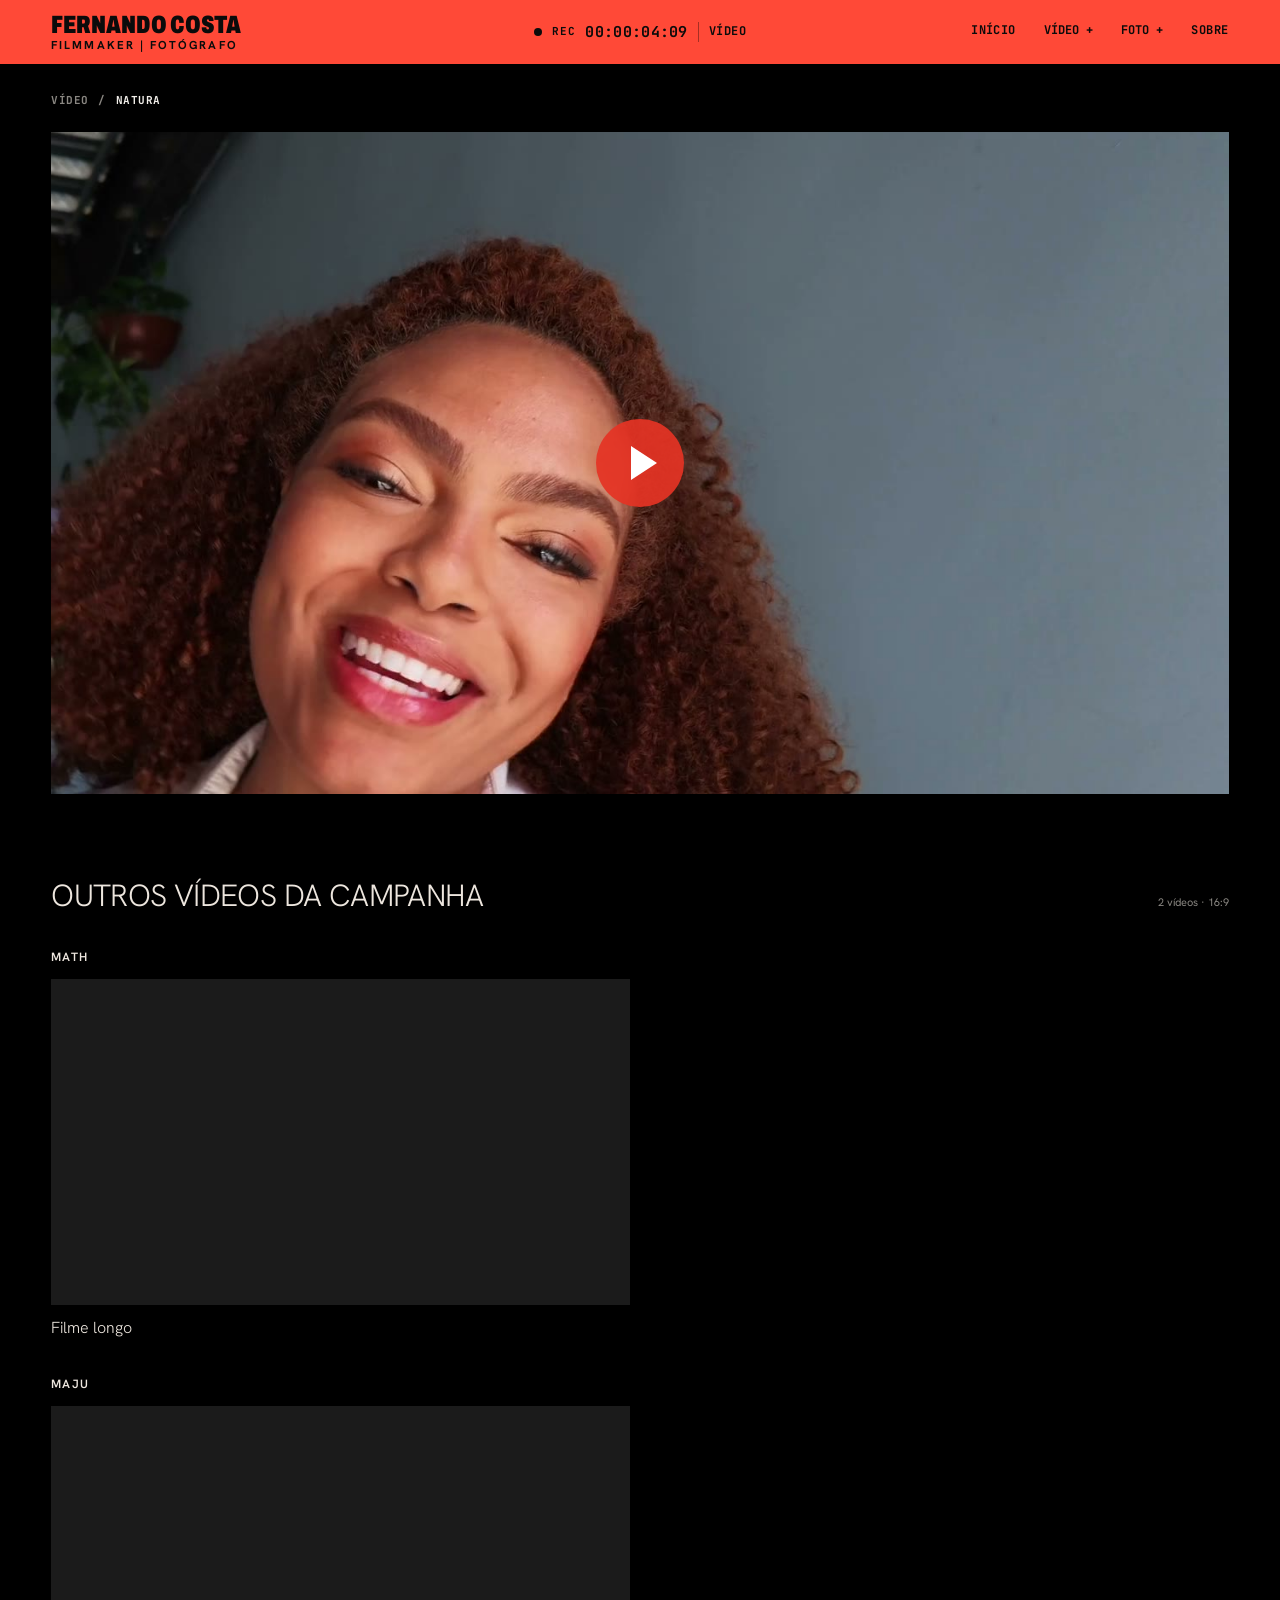
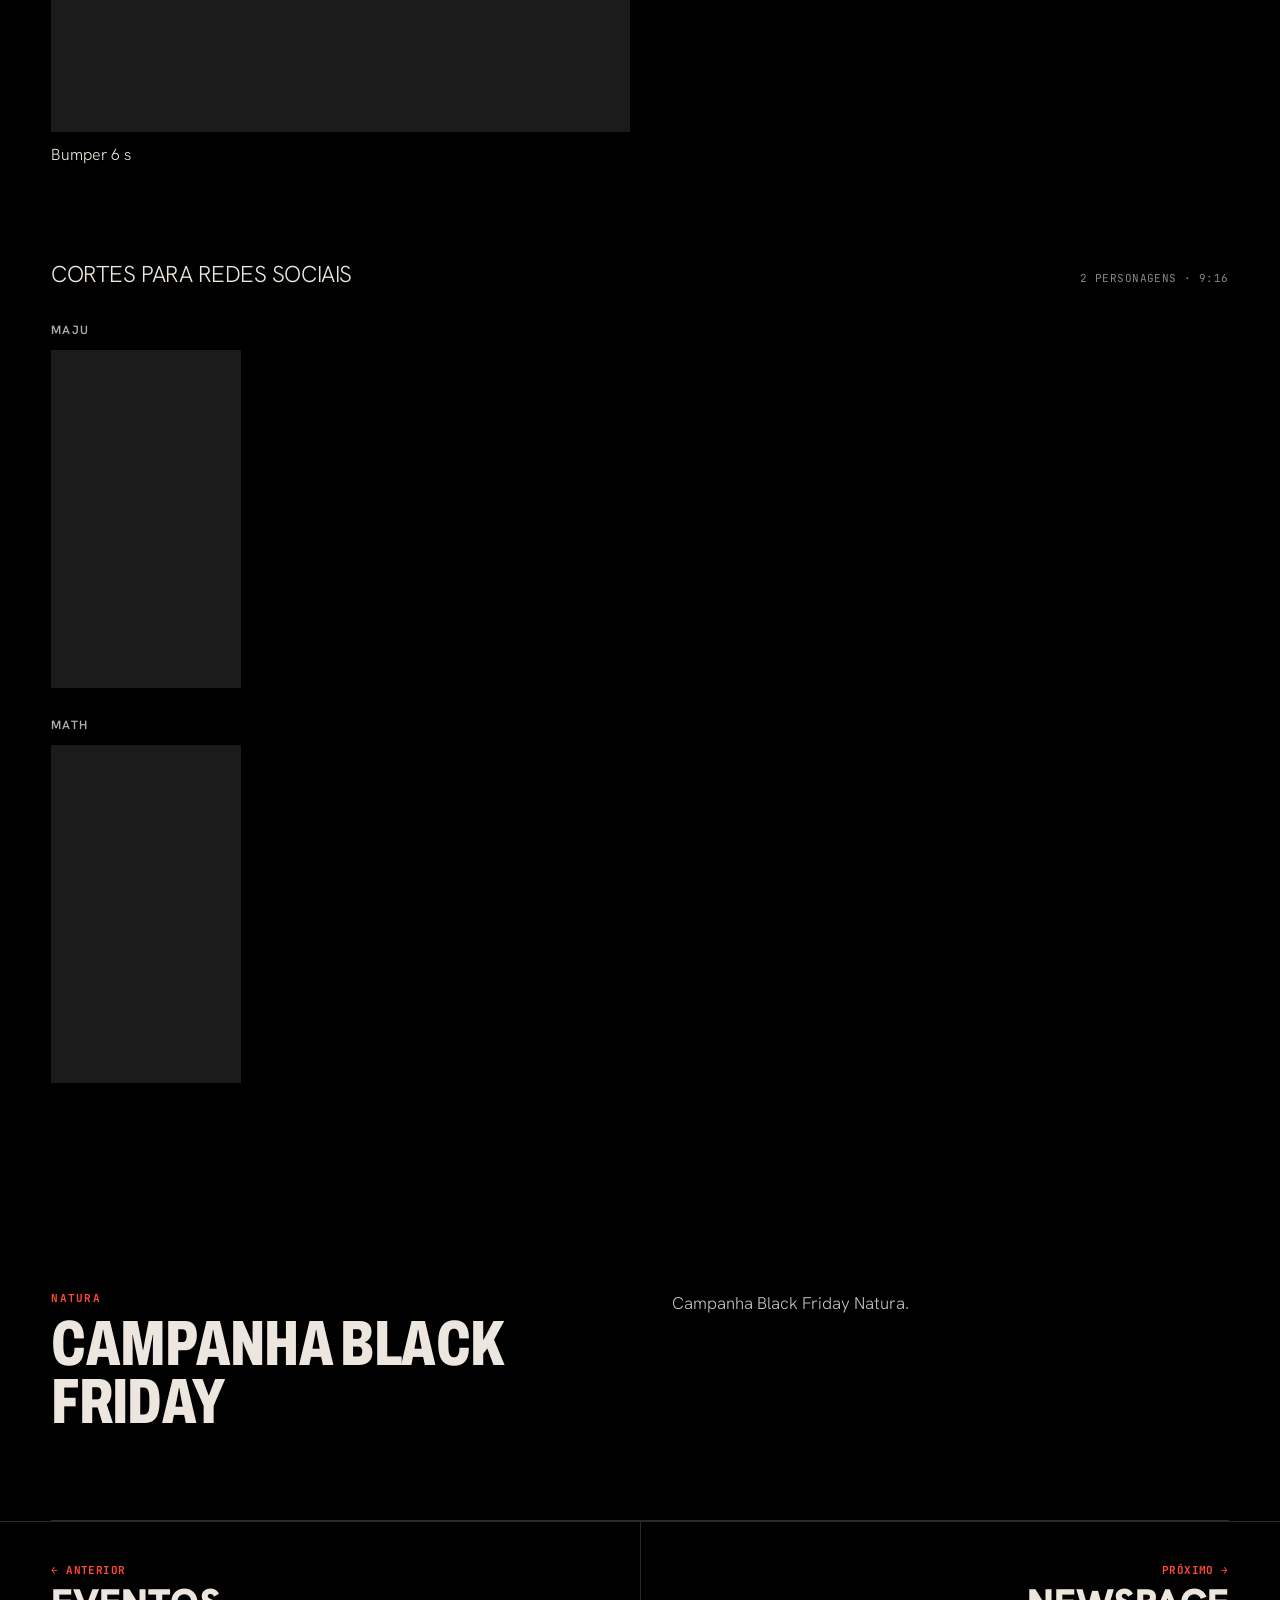
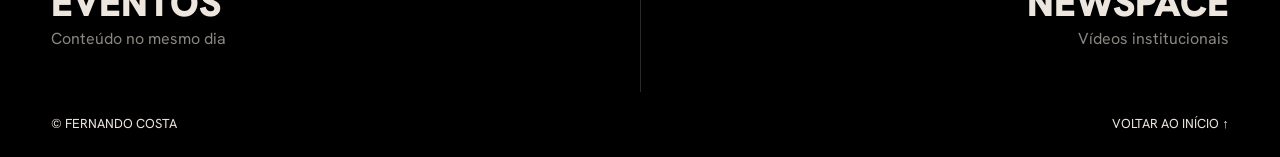
==== projeto.html @ 2fb33af7 "Site Fernando Costa - portfolio" ====
<!doctype html>
<html lang="pt-BR">
<head>
  <meta charset="utf-8">
  <meta name="viewport" content="width=device-width, initial-scale=1">
  <title>Projeto — Fernando Costa</title>
  <meta name="description" content="Projeto de Fernando Costa, filmmaker e fotógrafo.">
  <!-- compartilhamento (WhatsApp, LinkedIn, Instagram) -->
  <meta property="og:type" content="website">
  <meta property="og:locale" content="pt_BR">
  <meta property="og:site_name" content="Fernando Costa">
  <meta property="og:title" content="Fernando Costa — Filmmaker e fotógrafo">
  <meta property="og:description" content="Projeto de Fernando Costa, filmmaker e fotógrafo.">
  <meta property="og:image" content="assets/meta/compartilhar.jpg">
  <meta name="twitter:card" content="summary_large_image">
  <!-- ícone da aba -->
  <link rel="icon" type="image/png" sizes="48x48" href="assets/meta/icone-48.png">
  <link rel="apple-touch-icon" href="assets/meta/icone-180.png">
  <meta name="theme-color" content="#FF4937">
  <link rel="preconnect" href="https://fonts.googleapis.com">
  <link rel="preconnect" href="https://fonts.gstatic.com" crossorigin>
  <link href="https://fonts.googleapis.com/css2?family=Hanken+Grotesk:wght@100..700&family=Archivo:wdth,wght@62..125,300..900&family=JetBrains+Mono:wght@400;500;700&display=swap" rel="stylesheet">
  <link rel="stylesheet" href="css/style.css">
  <link rel="stylesheet" href="css/motion.css">
  <link rel="stylesheet" href="css/galeria.css">
</head>
<body data-page="projeto" class="v4 font-cond">

<div id="header"></div>

<!-- Modelo de página de projeto: o conteúdo vem do dados.js
     Endereço: projeto.html?p=amazon  (o nome depois do = é a chave do projeto) -->
<main id="projeto"></main>

<footer class="footer mono"><span>© FERNANDO COSTA</span><a href="index.html">VOLTAR AO INÍCIO ↑</a></footer>

<script src="js/dados.js"></script>
<script src="js/app.js"></script>
</body>
</html>
---- css/style.css ----
/* =========================================================
   FERNANDO COSTA — v3 · estrutura
   Visual provisório: o design final vem das referências do Pinterest.
   ========================================================= */
:root {
  --red: #FF4937;
  --black: #0B0B0B;
  --panel: #141414;
  --white: #F2EFEA;
  --grey: #8A8782;
  --bar-h: 56px;
  --pad: clamp(20px, 4vw, 64px);
  --sans: "Archivo", "Helvetica Neue", Arial, sans-serif;
  --mono: "JetBrains Mono", ui-monospace, Menlo, monospace;
  --ease: cubic-bezier(.2,.7,.1,1);
}
* { box-sizing: border-box; margin: 0; padding: 0; }
html { scroll-behavior: smooth; scroll-padding-top: var(--bar-h); }
body { font-family: var(--sans); background: var(--black); color: var(--white); line-height: 1.6; -webkit-font-smoothing: antialiased; overflow-x: clip; }
a { color: inherit; text-decoration: none; }
button { font: inherit; color: inherit; background: none; border: 0; cursor: pointer; }
ul { list-style: none; }
.mono { font-family: var(--mono); letter-spacing: .04em; }
.kicker { display: block; font-size: 11px; font-weight: 700; color: var(--red); letter-spacing: .12em; margin-bottom: 8px; }

/* ---------- TARJA ---------- */
.bar {
  position: fixed; inset: 0 0 auto 0; z-index: 80; height: var(--bar-h);
  display: grid; grid-template-columns: 1fr auto 1fr; align-items: center;
  padding: 0 var(--pad); background: var(--red); color: var(--black);
}
.bar__brand { font-weight: 900; font-stretch: 118%; font-size: 16px; line-height: 1; display: flex; flex-direction: column; gap: 3px; }
.bar__brand span { font-size: 10px; font-weight: 500; letter-spacing: .16em; }
.bar__now { display: flex; align-items: center; gap: 8px; font-size: 12px; font-weight: 700; }
.bar__now b { width: 8px; height: 8px; border-radius: 50%; background: var(--black); animation: blink 1s steps(1) infinite; }
@keyframes blink { 50% { opacity: 0; } }
.bar__nav { justify-self: end; display: flex; align-items: center; gap: clamp(12px, 2.2vw, 32px); font-size: 12px; font-weight: 700; }
.bar__nav a, .bar__nav button { padding: 6px 0; border-bottom: 2px solid transparent; transition: border-color .25s; }
.bar__nav a:hover, .bar__nav button:hover, .bar__nav button[aria-expanded="true"] { border-color: var(--black); }
.bar__nav button i { font-style: normal; display: inline-block; transition: transform .3s var(--ease); }
.bar__nav button[aria-expanded="true"] i { transform: rotate(45deg); }

/* ---------- MENU EM LISTA ---------- */
.menu {
  position: fixed; left: 0; right: 0; top: var(--bar-h); z-index: 79;
  background: var(--black); border-bottom: 1px solid #2a2a2a;
  max-height: calc(100vh - var(--bar-h)); overflow-y: auto;
  animation: drop .45s var(--ease);
}
.menu[hidden] { display: none; }
@keyframes drop { from { clip-path: inset(0 0 100% 0); } to { clip-path: inset(0 0 0 0); } }
.menu__inner { padding: 36px var(--pad) 48px; }
.menu__title { display: flex; align-items: baseline; gap: 18px; font-weight: 900; font-stretch: 125%; font-size: clamp(40px, 5vw, 80px); line-height: .9; margin-bottom: 32px; }
.menu__title span { font-size: 11px; font-weight: 700; color: var(--red); }
.menu__cols { display: grid; grid-template-columns: repeat(auto-fit, minmax(220px, 1fr)); gap: 28px 40px; }
.menu__group { display: block; font-size: 11px; font-weight: 700; color: var(--red); padding-bottom: 10px; border-bottom: 1px solid #2a2a2a; margin-bottom: 6px; }
.menu__group--blank { color: var(--grey); }
.menu li a { display: grid; grid-template-columns: 28px 1fr; column-gap: 8px; padding: 9px 0; border-bottom: 1px solid #1f1f1f; transition: color .2s, padding .3s var(--ease); }
.menu li a span { grid-row: span 2; font-size: 10px; color: var(--grey); padding-top: 3px; }
.menu li a strong { font-weight: 800; font-stretch: 110%; font-size: 15px; line-height: 1.2; }
.menu li a em { font-style: normal; font-size: 13px; color: var(--grey); }
.menu li a:hover { color: var(--red); padding-left: 8px; }
.menu-backdrop { position: fixed; inset: 0; z-index: 70; background: rgba(0,0,0,.55); }
.menu-backdrop[hidden] { display: none; }

/* ---------- HERO ---------- */
.hero { position: relative; height: 100vh; min-height: 560px; display: flex; align-items: flex-end; padding: 0 var(--pad) clamp(40px, 8vh, 90px); overflow: hidden; background: #000; }
.hero__screen, .hero__video { position: absolute; inset: var(--bar-h) 0 0 0; width: 100%; height: calc(100% - var(--bar-h)); border: 0; }
.hero__screen { display: flex; align-items: center; justify-content: center; background: #101010; color: rgba(255,255,255,.3); font-size: 13px; }
.hero__content { position: relative; z-index: 2; }
.hero__title { font-weight: 900; font-stretch: 125%; line-height: .84; letter-spacing: -.025em; font-size: clamp(56px, 11vw, 190px); }
.line { display: block; overflow: hidden; }
.line span { display: block; transform: translateY(105%); animation: rise 1.1s var(--ease) forwards; }
.line:nth-child(2) span { animation-delay: .12s; }
@keyframes rise { to { transform: none; } }
.hero__sub { margin-top: 16px; color: var(--red); font-size: 13px; font-weight: 700; letter-spacing: .2em; }
.hero__hint { position: absolute; right: var(--pad); bottom: clamp(40px, 8vh, 90px); z-index: 2; font-size: 11px; color: var(--grey); letter-spacing: .16em; }

/* ---------- ROLO: SEÇÕES E GRUPOS ---------- */
.sec { padding: clamp(90px, 12vw, 160px) var(--pad); }
.sec--foto { background: var(--white); color: var(--black); }
.sec__head { display: flex; gap: 22px; align-items: flex-start; padding-bottom: 24px; border-bottom: 1px solid currentColor; margin-bottom: clamp(56px, 7vw, 100px); }
.sec__head span { font-size: 13px; font-weight: 700; color: var(--red); padding-top: 1em; }
.sec__head h2 { font-weight: 900; font-stretch: 125%; font-size: clamp(52px, 10vw, 170px); line-height: .84; letter-spacing: -.025em; }
.group + .group { margin-top: clamp(80px, 10vw, 140px); }
.group__head { display: flex; gap: 18px; align-items: baseline; margin-bottom: 28px; }
.group__head span { font-size: 12px; font-weight: 700; color: var(--red); }
.group__head h3 { font-weight: 800; font-stretch: 112%; font-size: clamp(26px, 3vw, 44px); line-height: 1; }

.cards { display: grid; gap: 40px 24px; }
.cards--big { grid-template-columns: repeat(3, 1fr); }
.cards--mid { grid-template-columns: repeat(3, 1fr); }
.cards--small { grid-template-columns: repeat(4, 1fr); }
.cards--photo { grid-template-columns: repeat(3, 1fr); }
.card { display: block; }
.card__media { position: relative; aspect-ratio: 16/9; background: #1b1b1b; margin-bottom: 16px; display: flex; align-items: flex-end; padding: 10px 12px; overflow: hidden; }
.card__media > span { font-size: 10px; color: rgba(255,255,255,.3); }
.cards--big .card__media { aspect-ratio: 4/5; }
.cards--photo .card__media { aspect-ratio: 3/4; background: #d4d0c9; }
.cards--photo .card__media > span { color: rgba(0,0,0,.35); }
.card__media::after { content: ""; position: absolute; inset: 0; border: 1px solid transparent; transition: border-color .3s, inset .4s var(--ease); }
.card:hover .card__media::after { border-color: var(--red); inset: 10px; }
.card__play { position: absolute; left: 50%; top: 50%; width: 52px; height: 52px; margin: -26px 0 0 -26px; border-radius: 50%; background: var(--red); transition: transform .35s var(--ease); }
.card__play::after { content: ""; position: absolute; left: 21px; top: 17px; border-left: 14px solid var(--black); border-top: 9px solid transparent; border-bottom: 9px solid transparent; }
.card:hover .card__play { transform: scale(1.15); }
.card h4 { font-weight: 800; font-stretch: 110%; font-size: clamp(17px, 1.5vw, 22px); line-height: 1.1; margin-bottom: 6px; }
.cards--big h4 { font-size: clamp(20px, 1.9vw, 28px); }
.card p { font-size: 14px; color: var(--grey); }

/* ---------- SOBRE ---------- */
.about { display: grid; grid-template-columns: 1fr 1.2fr; gap: clamp(32px, 5vw, 96px); align-items: center; padding: clamp(90px, 12vw, 160px) var(--pad); background: var(--red); color: var(--black); }
.ph--about { aspect-ratio: 4/5; background: rgba(0,0,0,.14); display: flex; align-items: flex-end; padding: 14px; font-size: 11px; color: rgba(0,0,0,.5); }
.about__meta { display: block; font-size: 12px; font-weight: 700; margin-bottom: 22px; }
.about h2 { font-weight: 900; font-stretch: 118%; font-size: clamp(32px, 4vw, 62px); line-height: .95; margin-bottom: 28px; }
.about p { max-width: 560px; margin-bottom: 14px; }
.contact { margin-top: 44px; }
.contact__big { display: inline-block; font-weight: 900; font-stretch: 118%; font-size: clamp(28px, 3.4vw, 52px); line-height: 1; border-bottom: 3px solid; margin-bottom: 20px; }
.contact__links { display: flex; flex-wrap: wrap; gap: 24px; font-size: 12px; font-weight: 700; }
.footer { display: flex; justify-content: space-between; padding: 22px var(--pad); font-size: 11px; font-weight: 700; }
.footer a:hover { color: var(--red); }

/* ---------- PÁGINA DE PROJETO ---------- */
body[data-page="projeto"] main { padding: calc(var(--bar-h) + 28px) var(--pad) 0; }
.crumbs { display: flex; flex-wrap: wrap; gap: 10px; font-size: 11px; font-weight: 700; color: var(--grey); margin-bottom: 22px; }
.crumbs a:hover { color: var(--red); }
.crumbs strong { color: var(--white); }
.player, .vertical { position: relative; background: #1b1b1b; overflow: hidden; }
.player { aspect-ratio: 16/9; }
.vertical { aspect-ratio: 9/16; }
.player iframe, .vertical iframe { position: absolute; inset: 0; width: 100%; height: 100%; border: 0; }
.is-empty { display: flex; align-items: center; justify-content: center; }
.is-empty span { font-size: 11px; color: rgba(255,255,255,.3); }
.info { display: grid; grid-template-columns: 1fr 1fr; gap: clamp(28px, 5vw, 90px); padding: clamp(56px, 7vw, 100px) 0; border-bottom: 1px solid #2a2a2a; }
.info h1 { font-weight: 900; font-stretch: 118%; font-size: clamp(34px, 4.4vw, 72px); line-height: .95; }
.info__text p { color: #c4c0ba; font-size: 17px; max-width: 620px; }
.roles { display: flex; flex-wrap: wrap; gap: 8px; margin-top: 24px; font-size: 11px; font-weight: 700; }
.roles li { border: 1px solid #3a3a3a; padding: 5px 10px; }
.process { display: grid; grid-template-columns: 1fr 1fr; gap: clamp(28px, 5vw, 90px); padding: clamp(56px, 7vw, 100px) 0; border-bottom: 1px solid #2a2a2a; }
.process__block > span { display: block; font-size: 11px; font-weight: 700; color: var(--red); margin-bottom: 10px; }
.process__block h3 { font-weight: 800; font-stretch: 112%; font-size: clamp(22px, 2.4vw, 36px); line-height: 1; margin-bottom: 16px; }
.process__block p { color: #c4c0ba; font-size: 16px; max-width: 560px; }
.tools { grid-column: 1 / -1; display: flex; flex-wrap: wrap; align-items: center; gap: 18px; padding-top: 28px; border-top: 1px dashed #3a3a3a; }
.tools__label { font-size: 11px; font-weight: 700; color: var(--grey); }
.tools ul { display: flex; flex-wrap: wrap; gap: 10px; }
.tools li { font-weight: 800; font-stretch: 110%; font-size: clamp(16px, 1.6vw, 22px); padding: 8px 16px; border: 1px solid var(--red); color: var(--white); }
.socials { padding: clamp(56px, 7vw, 100px) 0; }
.socials__head { display: flex; justify-content: space-between; align-items: baseline; margin-bottom: 28px; }
.socials__head h3 { font-weight: 800; font-stretch: 112%; font-size: clamp(22px, 2.4vw, 36px); }
.socials__head span { font-size: 11px; color: var(--grey); }
.socials__grid { display: grid; grid-template-columns: repeat(auto-fill, minmax(200px, 1fr)); gap: 16px; }
.gallery { display: grid; grid-template-columns: repeat(3, 1fr); gap: 14px; padding: clamp(56px, 7vw, 100px) 0; align-items: start; }
.ph { aspect-ratio: 4/3; background: #1f1f1f; display: flex; align-items: flex-end; padding: 10px 12px; }
.ph--tall { aspect-ratio: 3/4; }
.gallery .ph span { font-size: 10px; color: rgba(255,255,255,.3); }
.pager { display: grid; grid-template-columns: 1fr 1fr; border-top: 1px solid #2a2a2a; margin: 0 calc(var(--pad) * -1); }
.pager a { display: flex; flex-direction: column; gap: 4px; padding: 40px var(--pad); transition: background .3s, color .3s; }
.pager__next { text-align: right; border-left: 1px solid #2a2a2a; }
.pager a:hover { background: var(--red); color: var(--black); }
.pager span { font-size: 11px; font-weight: 700; color: var(--red); }
.pager a:hover span, .pager a:hover em { color: var(--black); }
.pager strong { font-weight: 900; font-stretch: 118%; font-size: clamp(24px, 3vw, 44px); line-height: 1; }
.pager em { font-style: normal; color: var(--grey); }
.notfound { padding: 120px 0; text-align: center; }

/* ---------- REVEAL ---------- */
.reveal { opacity: 0; transform: translateY(32px); transition: opacity .85s var(--ease), transform .85s var(--ease); }
.reveal.is-in { opacity: 1; transform: none; }
@media (prefers-reduced-motion: reduce) { .reveal, .line span { opacity: 1; transform: none; animation: none; transition: none; } html { scroll-behavior: auto; } }

/* ---------- RESPONSIVO (base) ---------- */
@media (max-width: 1024px) {
  .bar { grid-template-columns: 1fr auto; } .bar__now { display: none; }
  .cards--small { grid-template-columns: repeat(2, 1fr); }
}
@media (max-width: 720px) {
  .bar__brand span { display: none; }
  .cards--big, .cards--mid, .cards--photo, .about, .info, .gallery, .process { grid-template-columns: 1fr; }
  .pager { grid-template-columns: 1fr; } .pager__next { border-left: 0; border-top: 1px solid #2a2a2a; }
}
---- css/motion.css ----
/* =========================================================
   v4 · MOTION — partículas, palavras no scroll, mosaico, reels
   Paleta: preto, brasa (#FF4937), brasa funda, gelo, osso
   ========================================================= */
.v4 {
  --ink: #000;
  --ember: #FF4937;
  --ember-deep: #7A1408;
  --ice: #3D5BFF;
  --bone: #EDE6DE;
  --ash: #8C837B;
  --display: "Hanken Grotesk", "Helvetica Neue", Arial, sans-serif;
  background: var(--ink); color: var(--bone);
  font-family: var(--display);
}
.sr-only { position: absolute; width: 1px; height: 1px; overflow: hidden; clip: rect(0 0 0 0); white-space: nowrap; }
:focus-visible { outline: 2px solid var(--ember); outline-offset: 3px; }

/* granulado de filme sobre o site inteiro */
/* a textura (--grain) é gerada uma vez pelo motion.js; só a posição muda */
.grain {
  position: fixed; inset: 0; z-index: 90; pointer-events: none; opacity: .11;
  background-image: var(--grain); background-size: 180px 180px;
  animation: grain .8s steps(5) infinite;
}
@keyframes grain { 0%{background-position:0 0} 20%{background-position:-43px 61px} 40%{background-position:77px -29px} 60%{background-position:-91px -73px} 80%{background-position:37px 101px} 100%{background-position:0 0} }

/* ---------- 1. PARTÍCULAS ---------- */
.dust { position: relative; height: 100vh; min-height: 620px; overflow: hidden; background: var(--ink); }
.dust__reel { position: absolute; inset: var(--bar-h) 0 0 0; width: 100%; height: calc(100% - var(--bar-h)); border: 0;
  display: flex; align-items: center; justify-content: center; color: rgba(237,230,222,.25); font-size: 14px;
  background: radial-gradient(60% 70% at 50% 60%, #1a0703 0%, #000 70%); opacity: 0; }
.dust__canvas { position: absolute; inset: 0; width: 100%; height: 100%; }
.dust__line { position: absolute; left: var(--pad); bottom: clamp(32px, 7vh, 72px); max-width: 30ch; font-size: clamp(16px, 1.3vw, 20px); font-weight: 300; line-height: 1.4; color: var(--bone); }
.dust__hint { position: absolute; right: var(--pad); bottom: clamp(32px, 7vh, 72px); font-size: 13px; color: var(--ash); }

/* ---------- 2. PALAVRAS ---------- */
.words { position: relative; height: 420vh; }
.words__stage { position: sticky; top: 0; height: 100vh; overflow: hidden; display: grid; place-items: center; }
.words__glow { position: absolute; inset: 0; background: radial-gradient(var(--r, 30%) var(--r, 30%) at 50% 110%, var(--ember) 0%, var(--ember-deep) 40%, transparent 75%); opacity: .9; }
.words__list { position: relative; width: 100%; height: 1.2em; font-size: clamp(64px, 13vw, 230px); }
.words__list li {
  position: absolute; inset: 0; text-align: center; font-weight: 200; letter-spacing: -.045em; line-height: 1;
  white-space: nowrap; will-change: transform, filter, opacity; color: var(--bone);
}
.words__note { position: absolute; left: 50%; bottom: 14vh; transform: translateX(-50%); width: min(420px, 80vw); text-align: center; font-size: 16px; font-weight: 300; line-height: 1.5; color: var(--bone); transition: opacity .4s; }

/* ---------- 3. MOSAICO ---------- */
.mosaic { padding: clamp(100px, 13vw, 180px) var(--pad); }
.mosaic__head { display: grid; grid-template-columns: 1fr minmax(0, 36ch); align-items: end; gap: 32px; margin-bottom: 48px; }
.mosaic__head h2 { font-weight: 200; font-size: clamp(72px, 12vw, 210px); letter-spacing: -.05em; line-height: .85; }
.mosaic__head p { font-size: 16px; font-weight: 300; color: var(--ash); line-height: 1.5; }
.mosaic__grid { display: grid; grid-template-columns: repeat(6, 1fr); grid-auto-rows: clamp(120px, 12vw, 190px); gap: 6px; }
.tile { position: relative; overflow: hidden; background: #0d0d0d; isolation: isolate; }
.tile--w2 { grid-column: span 2; } .tile--w3 { grid-column: span 3; } .tile--w4 { grid-column: span 4; }
.tile--h2 { grid-row: span 2; }
/* "imagem" provisória: brilho térmico que respira, até entrar o vídeo real */
.tile__heat {
  position: absolute; inset: -20%; transform: scale(1.05);
  background:
    radial-gradient(35% 45% at var(--x1) var(--y1), var(--c1), transparent 70%),
    radial-gradient(30% 40% at var(--x2) var(--y2), var(--c2), transparent 70%),
    #050505;
  opacity: .55;
  animation: breathe 9s ease-in-out infinite alternate; animation-delay: var(--d);
  transition: opacity .6s var(--ease);
}
@keyframes breathe { to { transform: scale(1.18) translate(3%, -4%); } }
/* hover: o brilho acende e "entra em foco" (sem filtro de blur, que pesa) */
.tile:hover .tile__heat, .tile:focus-visible .tile__heat { opacity: 1; }
.tile::after { content: ""; position: absolute; inset: 0; z-index: 1; box-shadow: inset 0 0 0 0 var(--ember); transition: box-shadow .4s var(--ease); }
.tile:hover::after, .tile:focus-visible::after { box-shadow: inset 0 0 0 2px var(--ember); }
.tile__name { position: absolute; left: 14px; bottom: 12px; z-index: 2; font-size: clamp(15px, 1.3vw, 19px); font-weight: 500; line-height: 1.15; }
.tile__name small { display: block; font-size: 13px; font-weight: 300; color: rgba(237,230,222,.7); }
.tile__tag { position: absolute; right: 12px; top: 12px; z-index: 2; font-size: 12px; font-weight: 500; padding: 3px 9px; border-radius: 99px; background: var(--ember); color: #000; }
.mosaic--foto { background: var(--bone); color: #111; }
.mosaic--foto .mosaic__head p { color: #6b625a; }
.mosaic--foto .tile { background: #d9d1c8; }
.mosaic--foto .tile__heat { background:
    radial-gradient(35% 45% at var(--x1) var(--y1), var(--c1), transparent 70%),
    radial-gradient(30% 40% at var(--x2) var(--y2), var(--c2), transparent 70%), #cfc6bc; }
.mosaic--foto .tile__name { color: #111; } .mosaic--foto .tile__name small { color: #4a433d; }

/* ---------- 4. REELS ---------- */
.reels { position: relative; height: 320vh; }
.reels__stage { position: sticky; top: 0; height: 100vh; overflow: hidden; display: flex; flex-direction: column; justify-content: center; gap: 36px; }
.reels__stage h2 { padding: 0 var(--pad); font-weight: 200; font-size: clamp(48px, 7vw, 120px); letter-spacing: -.045em; line-height: .9; }
.reels__track { display: flex; gap: 14px; padding: 0 var(--pad); will-change: transform; }
.reel { flex: 0 0 auto; width: clamp(170px, 15vw, 240px); aspect-ratio: 9/16; position: relative; overflow: hidden; border-radius: 14px; background: #111; }
.reel .tile__heat { opacity: .8; animation: none; }
.reel span { position: absolute; left: 12px; bottom: 10px; z-index: 2; font-size: 14px; font-weight: 500; }
.reel:nth-child(odd) { transform: translateY(28px); }

/* ---------- 6. SOBRE ---------- */
.bio { display: grid; grid-template-columns: 1fr 1.2fr; gap: clamp(32px, 6vw, 110px); align-items: end; padding: clamp(100px, 13vw, 180px) var(--pad); background: var(--ember); color: #160402; }
.bio__photo { aspect-ratio: 4/5; background: rgba(0,0,0,.15); display: flex; align-items: flex-end; padding: 14px; font-size: 13px; }
.bio h2 { font-weight: 300; font-size: clamp(34px, 4.2vw, 68px); letter-spacing: -.035em; line-height: 1; margin-bottom: 28px; }
.bio p { font-size: 17px; line-height: 1.55; max-width: 56ch; }
.bio__mail { display: inline-block; margin: 40px 0 18px; font-size: clamp(22px, 2.4vw, 36px); font-weight: 500; letter-spacing: -.02em; border-bottom: 2px solid; }
.bio__links { display: flex; flex-wrap: wrap; gap: 22px; font-size: 15px; }
.v4 .footer { font-family: var(--display); font-weight: 400; font-size: 13px; letter-spacing: 0; }

/* ---------- ACESSIBILIDADE / MOBILE ---------- */
@media (prefers-reduced-motion: reduce) {
  .grain, .tile__heat { animation: none; }
  .words, .reels { height: auto; }
  .words__stage, .reels__stage { position: static; height: auto; padding: 100px 0; }
  .words__list { height: auto; font-size: clamp(48px, 9vw, 120px); }
  .words__list li { position: static; }
  .reels__track { overflow-x: auto; }
}
@media (max-width: 720px) {
  .mosaic__head { grid-template-columns: 1fr; }
  .mosaic__grid { grid-template-columns: repeat(2, 1fr); }
  .tile--w2, .tile--w3, .tile--w4 { grid-column: span 2; }
  .bio { grid-template-columns: 1fr; }
  .dust__hint { display: none; }
}

/* =========================================================
   v4.1 — nome fatiado, cursor visor, projetos em retângulos
   ========================================================= */
/* fileiras do nome ao fundo do hero */
.dust__rows { position: absolute; inset: var(--bar-h) 0 0 0; display: flex; flex-direction: column; justify-content: space-between; overflow: hidden; pointer-events: none; }
.dust__rows div { display: flex; white-space: nowrap; font-family: "Archivo", sans-serif; font-weight: 900; font-stretch: 62%; font-size: clamp(36px, 6vw, 84px); line-height: 1; color: #1c0a06; animation: rowL 60s linear infinite; }
.dust__rows div:nth-child(even) { animation-name: rowR; }
.dust__rows span { padding-right: .3em; }
@keyframes rowL { to { transform: translateX(-50%); } }
@keyframes rowR { from { transform: translateX(-50%); } to { transform: translateX(0); } }

/* cursor visor */
.has-cursor, .has-cursor a, .has-cursor button { cursor: none; }
.cursor { position: fixed; left: 0; top: 0; z-index: 200; pointer-events: none; width: 34px; height: 34px; margin: -17px 0 0 -17px; mix-blend-mode: difference; transition: width .3s var(--ease), height .3s var(--ease), margin .3s var(--ease); }
.cursor i { position: absolute; width: 9px; height: 9px; border: 1.5px solid #fff; }
.cursor i:nth-child(1) { top: 0; left: 0; border-right: 0; border-bottom: 0; }
.cursor i:nth-child(2) { top: 0; right: 0; border-left: 0; border-bottom: 0; }
.cursor i:nth-child(3) { bottom: 0; left: 0; border-right: 0; border-top: 0; }
.cursor i:nth-child(4) { bottom: 0; right: 0; border-left: 0; border-top: 0; }
.cursor span { position: absolute; left: 50%; top: 50%; transform: translate(-50%,-50%) scale(.6); font: 500 13px var(--display); color: #fff; opacity: 0; transition: opacity .25s, transform .3s var(--ease); }
.cursor.is-play { width: 96px; height: 64px; margin: -32px 0 0 -48px; }
.cursor.is-play span { opacity: 1; transform: translate(-50%,-50%) scale(1); }

/* projetos: retângulos grandes 16:9, o primeiro cobre a largura toda */
.v4 .mosaic__grid { grid-template-columns: repeat(2, 1fr); grid-auto-rows: auto; gap: 14px; }
.v4 .tile { aspect-ratio: 16/9; }
.v4 .tile--hero { grid-column: 1 / -1; aspect-ratio: 21/9; }
.tile__img { position: absolute; inset: 0; width: 100%; height: 100%; object-fit: cover; transition: transform 1s var(--ease); }
.tile:hover .tile__img { transform: scale(1.04); }
.v4 .tile__name { left: 22px; bottom: 20px; font-size: clamp(20px, 2vw, 32px); font-weight: 500; letter-spacing: -.02em; }
.v4 .tile__name small { font-size: clamp(14px, 1.1vw, 17px); margin-top: 4px; }
.v4 .tile--hero .tile__name { font-size: clamp(32px, 4vw, 64px); left: 28px; bottom: 26px; }
.v4 .tile__tag { right: 18px; top: 18px; font-size: 13px; padding: 5px 12px; }
@media (max-width: 720px) { .v4 .mosaic__grid { grid-template-columns: 1fr; } .v4 .tile--hero { aspect-ratio: 16/9; } }


/* seletor de exemplos da abertura (só para teste) */
.hero-switch { position: absolute; left: 50%; bottom: clamp(28px, 6vh, 64px); transform: translateX(-50%); z-index: 5; display: flex; gap: 4px; padding: 4px; border-radius: 99px; background: rgba(237,230,222,.08); backdrop-filter: blur(6px); }
.hero-switch button { font: 500 13px var(--display); color: var(--bone); padding: 7px 14px; border-radius: 99px; opacity: .65; transition: background .25s, opacity .25s, color .25s; }
.hero-switch button:hover { opacity: 1; }
.hero-switch button[aria-pressed="true"] { background: var(--ember); color: #160402; opacity: 1; }
@media (max-width: 720px) { .hero-switch { bottom: 110px; } }

/* =========================================================
   Capas: apresentação (filmmaker | fotógrafo), Vídeo e Foto
   ========================================================= */
.split { position: relative; display: grid; grid-template-columns: 1fr 1fr; min-height: 100vh; background: var(--ink); }
.split__intro { position: absolute; z-index: 3; top: calc(var(--bar-h) + 32px); left: 50%; transform: translateX(-50%); width: min(560px, 86vw); text-align: center; font-size: 17px; font-weight: 300; line-height: 1.5; color: var(--bone); }
.split__side { position: relative; overflow: hidden; display: flex; flex-direction: column; justify-content: flex-end; padding: clamp(28px, 4vw, 64px); isolation: isolate; }
.split__side + .split__side { border-left: 1px solid rgba(237,230,222,.12); }
.split__side strong { position: relative; z-index: 2; font-weight: 200; font-size: clamp(56px, 8vw, 140px); letter-spacing: -.05em; line-height: .9; transition: transform .6s var(--ease); }
.split__side em { position: relative; z-index: 2; font-style: normal; font-size: 15px; margin-top: 12px; color: var(--ember); }
.split__side:hover strong { transform: translateX(10px); }
/* colagem: fotos sobrepostas que se abrem no hover */
.split__stack { position: absolute; inset: 0; z-index: 0; }
.split__stack::after { content: ""; position: absolute; inset: 0; background: linear-gradient(to top, #000 8%, rgba(0,0,0,.55) 45%, rgba(0,0,0,.35)); }
.split__stack img { position: absolute; width: 46%; aspect-ratio: 4/5; object-fit: cover; box-shadow: 0 20px 50px rgba(0,0,0,.5); transition: transform .9s var(--ease), filter .6s; filter: grayscale(.35) brightness(.8); }
.split__stack img:nth-child(1) { left: 6%;  top: 18%; transform: rotate(-6deg); }
.split__stack img:nth-child(2) { left: 30%; top: 12%; transform: rotate(3deg); }
.split__stack img:nth-child(3) { left: 50%; top: 24%; transform: rotate(-2deg); }
.split__stack img:nth-child(4) { left: 20%; top: 36%; transform: rotate(5deg); width: 40%; }
.split__side:hover .split__stack img { filter: none; }
.split__side:hover .split__stack img:nth-child(1) { transform: rotate(-10deg) translate(-8%, -4%); }
.split__side:hover .split__stack img:nth-child(2) { transform: rotate(6deg) translate(4%, -8%); }
.split__side:hover .split__stack img:nth-child(3) { transform: rotate(-4deg) translate(10%, 2%); }
.split__side:hover .split__stack img:nth-child(4) { transform: rotate(9deg) translate(-4%, 8%); }

/* capa de seção em tela cheia (encaixa por cima do espaçamento da seção) */
.cover { position: relative; isolation: isolate; height: 100vh; min-height: 600px; overflow: hidden; color: var(--bone);
  margin: calc(clamp(100px, 13vw, 180px) * -1) calc(var(--pad) * -1) clamp(60px, 8vw, 110px);
  display: grid; grid-template-columns: 1fr minmax(220px, 300px); align-items: end; gap: 32px; padding: clamp(28px, 4vw, 64px); }
.cover__img { position: absolute; inset: 0; width: 100%; height: 100%; object-fit: cover; z-index: -1; transform: scale(1.04); }
.cover::before { content: ""; position: absolute; inset: 0; z-index: -1; background: linear-gradient(to top, rgba(0,0,0,.85), rgba(0,0,0,.15) 55%, rgba(0,0,0,.35)); }
.cover__body h2 { font-weight: 200; font-size: clamp(80px, 14vw, 240px); letter-spacing: -.055em; line-height: .82; }
.cover__body p { margin-top: 18px; max-width: 42ch; font-size: 17px; font-weight: 300; line-height: 1.5; }
.cover__index { align-self: end; background: rgba(0,0,0,.45); backdrop-filter: blur(8px); padding: 18px 20px; border-radius: 10px; }
.cover__index > span { display: block; font-size: 13px; color: var(--ash); margin-bottom: 8px; }
.cover__index ol { list-style: none; counter-reset: i; }
.cover__index li a { display: flex; justify-content: space-between; gap: 12px; padding: 6px 0; border-top: 1px solid rgba(237,230,222,.12); font-size: 15px; font-weight: 500; transition: color .25s, padding .3s var(--ease); }
.cover__index li a small { font-size: 12px; font-weight: 300; color: var(--ash); text-align: right; }
.cover__index li a:hover { color: var(--ember); padding-left: 6px; }
.mosaic--foto .cover { color: var(--bone); }

@media (max-width: 720px) {
  .split { grid-template-columns: 1fr; }
  .split__side { min-height: 70vh; }
  .split__side + .split__side { border-left: 0; border-top: 1px solid rgba(237,230,222,.12); }
  .split__intro { position: static; transform: none; margin: calc(var(--bar-h) + 24px) auto 0; padding: 0 20px; }
  .cover { grid-template-columns: 1fr; }
}

/* =========================================================
   Anéis de luz (referência "eclipse") — motions espalhados
   Duas camadas: o brilho difuso e a linha fina. Giram devagar,
   cada um num ritmo, e mudam de inclinação conforme o scroll (--tilt).
   ========================================================= */
.orb { position: absolute; z-index: 0; pointer-events: none; width: var(--size, 420px); aspect-ratio: 1; transform: translate(-50%, -50%) rotate(var(--tilt, 0deg)); mix-blend-mode: screen; }
.orb::before, .orb::after { content: ""; position: absolute; inset: 0; border-radius: 50%; animation: orbSpin var(--speed, 14s) linear infinite; }
.orb::before { /* brilho difuso */
  background: conic-gradient(from 0deg, transparent 0 48%, rgba(61,91,255,.15) 58%, #3D5BFF 72%, #cfd8ff 78%, #FF4937 84%, transparent 94%);
  -webkit-mask: radial-gradient(circle, transparent 58%, #000 63%, #000 66%, transparent 74%);
          mask: radial-gradient(circle, transparent 58%, #000 63%, #000 66%, transparent 74%);
  filter: blur(14px); opacity: .9;
}
.orb::after { /* linha fina e nítida */
  background: conic-gradient(from 0deg, transparent 0 55%, rgba(255,255,255,.2) 66%, #fff 78%, rgba(157,180,255,.8) 83%, transparent 90%);
  -webkit-mask: radial-gradient(circle, transparent 64.2%, #000 64.6%, #000 65.4%, transparent 65.8%);
          mask: radial-gradient(circle, transparent 64.2%, #000 64.6%, #000 65.4%, transparent 65.8%);
}
.orb--rev::before, .orb--rev::after { animation-direction: reverse; }
@keyframes orbSpin { to { transform: rotate(360deg); } }
@media (prefers-reduced-motion: reduce) { .orb::before, .orb::after { animation: none; } }
/* garante que o conteúdo fica por cima dos anéis */
.words__list, .words__note, .split__side, .split__intro, .reels__stage > * { position: relative; z-index: 1; }
.split__intro { position: absolute; }
@media (max-width: 720px) { .orb { --size: 260px !important; } .split__intro { position: static; } }

/* vídeo de compilação em tela cheia atrás do nome (por baixo da tarja) */
.v4 .dust__reel { inset: 0; height: 100%; opacity: 1; background: radial-gradient(70% 80% at 50% 55%, #2a0d07 0%, #0b0303 60%, #000 100%); align-items: flex-end; padding-bottom: 18vh; }
.dust__shade { position: absolute; inset: 0; background: radial-gradient(80% 70% at 50% 50%, rgba(0,0,0,.35), rgba(0,0,0,.75)); pointer-events: none; }

/* =========================================================
   CELULAR — ajustes finos
   ========================================================= */
@media (max-width: 720px) {
  /* tarja: nome numa linha, menu mais compacto (o nome já leva ao início) */
  .bar { padding: 0 16px; }
  .bar__brand { font-size: 14px; white-space: nowrap; }
  .bar__nav { gap: 14px; font-size: 11px; }
  .bar__nav a[href$="#inicio"] { display: none; }
  .menu__inner { padding: 24px 16px 40px; }

  /* abertura: seletor sem quebrar texto e acima da frase */
  .hero-switch { bottom: 128px; gap: 2px; }
  .hero-switch button { white-space: nowrap; padding: 7px 12px; font-size: 12px; }
  .dust__line { bottom: 40px; font-size: 15px; max-width: 26ch; }
  .dust__reel span { display: none; }

  /* palavras: tamanho e frase confortáveis */
  .words__list { font-size: clamp(52px, 15vw, 80px); }
  .words__note { bottom: 18vh; font-size: 15px; }

  /* capas: índice mais curto (só o cliente) */
  .cover { padding: 24px 16px; gap: 20px; }
  .cover__body h2 { font-size: clamp(64px, 20vw, 110px); }
  .cover__body p { font-size: 15px; }
  .cover__index { padding: 12px 14px; }
  .cover__index li a { padding: 5px 0; font-size: 14px; }
  .cover__index li a small { display: block; max-width: 55%; white-space: nowrap; overflow: hidden; text-overflow: ellipsis; }

  /* retângulos de projeto: nome legível */
  .v4 .tile__name { left: 14px; bottom: 12px; font-size: 20px; }
  .v4 .tile--hero .tile__name { left: 14px; bottom: 12px; font-size: 24px; }
  .v4 .tile__tag { top: 10px; right: 10px; font-size: 11px; padding: 4px 9px; }

  /* sobre e para as redes */
  .bio { padding: 80px 16px; }
  .bio__photo { aspect-ratio: 1; }
  .reels__stage h2 { font-size: 48px; }
}

/* frase do projeto: surge embaixo do nome quando o mouse passa no vídeo */
.tile__desc {
  display: block; max-width: 44ch; margin-top: 0; max-height: 0; overflow: hidden;
  font-size: clamp(15px, 1.15vw, 18px); font-weight: 300; line-height: 1.45; letter-spacing: 0; color: var(--bone);
  opacity: 0; transform: translateY(10px);
  transition: max-height .6s var(--ease), margin-top .6s var(--ease), opacity .45s ease, transform .6s var(--ease);
}
.tile:hover .tile__desc, .tile:focus-visible .tile__desc { max-height: 6em; margin-top: 12px; opacity: .92; transform: none; }
/* escurece um pouco a base da imagem para a frase ficar legível */
.tile::before { content: ""; position: absolute; inset: 0; z-index: 1; pointer-events: none; background: linear-gradient(to top, rgba(0,0,0,.7), transparent 55%); opacity: .5; transition: opacity .5s; }
.tile:hover::before { opacity: 1; }
.v4 .tile__name { z-index: 2; }
/* celular e telas sem mouse: a frase fica sempre visível */
@media (hover: none) {
  .tile__desc { max-height: none; margin-top: 8px; opacity: .85; transform: none; font-size: 14px; }
}

/* =========================================================
   Tipografia e alinhamento dos projetos (vídeo e foto)
   Uma só margem interna (--inset) para nome, etiqueta e frase;
   cliente pequeno em cima, título grande e fino embaixo; tudo em branco.
   ========================================================= */
.v4 { --inset: clamp(20px, 2.6vw, 40px); }
.v4 .tile__name, .v4 .tile--hero .tile__name {
  left: var(--inset); right: var(--inset); bottom: var(--inset);
  font-size: 13px; font-weight: 500; letter-spacing: .04em; line-height: 1.2; color: var(--bone);
}
.v4 .tile__name small, .v4 .tile--hero .tile__name small {
  display: block; margin-top: 8px; color: var(--bone);
  font-size: clamp(30px, 3.6vw, 58px); font-weight: 300; letter-spacing: -.035em; line-height: 1;
}
.v4 .tile__tag { top: var(--inset); right: var(--inset); }
.v4 .tile__desc { margin-left: 0; }
/* fotos: mesmo branco e mesmo degradê dos vídeos */
.v4 .mosaic--foto .tile__name, .v4 .mosaic--foto .tile__name small { color: var(--bone); }
.v4 .tile::before { opacity: .75; }
.v4 .tile:hover::before { opacity: 1; }
/* capas alinhadas com a margem da página */
.v4 .cover { padding: clamp(24px, 4vw, 64px) var(--pad); }

/* vídeo de compilação ocupando a tela toda (corta as bordas como "cover") */
.dust__frame { position: absolute; top: 50%; left: 50%; width: 100vw; height: 56.25vw; min-height: 100%; min-width: 177.78vh; transform: translate(-50%, -50%); border: 0; pointer-events: none; }

@media (max-width: 720px) {
  .v4 .tile__name small, .v4 .tile--hero .tile__name small { font-size: 26px; margin-top: 6px; }
  .v4 .tile__name, .v4 .tile--hero .tile__name { font-size: 11px; }
}

/* capa de Fotografia com duas fotos lado a lado (Ícaro | Sete01) */
.cover__duo { position: absolute; inset: 0; z-index: -1; display: grid; grid-template-columns: 1fr 1fr; gap: 2px; background: #000; }
.cover__duo img { width: 100%; height: 100%; object-fit: cover; }

/* =========================================================
   Projetos: o CLIENTE é o destaque; título e frase surgem no hover
   ========================================================= */
.v4 .tile__name, .v4 .tile--hero .tile__name {
  font-size: clamp(40px, 5.4vw, 92px); font-weight: 300; letter-spacing: -.04em; line-height: .92;
}
.v4 .tile__name small, .v4 .tile--hero .tile__name small {
  display: block; max-height: 0; overflow: hidden; opacity: 0; transform: translateY(8px); margin-top: 0;
  font-size: clamp(15px, 1.25vw, 19px); font-weight: 500; letter-spacing: .01em; line-height: 1.3;
  transition: max-height .55s var(--ease), margin-top .55s var(--ease), opacity .4s ease, transform .55s var(--ease);
}
.v4 .tile:hover .tile__name small, .v4 .tile:focus-visible .tile__name small { max-height: 3em; margin-top: 14px; opacity: 1; transform: none; }
.v4 .tile__desc { font-size: clamp(14px, 1.05vw, 16px); }
.v4 .tile:hover .tile__desc { margin-top: 6px; }
/* sem mouse (celular): título sempre visível, menor */
@media (hover: none) {
  .v4 .tile__name small, .v4 .tile--hero .tile__name small { max-height: none; opacity: .9; transform: none; margin-top: 8px; }
}
@media (max-width: 720px) {
  .v4 .tile__name, .v4 .tile--hero .tile__name { font-size: 34px; }
  .v4 .tile__name small, .v4 .tile--hero .tile__name small { font-size: 13px; }
}

/* timecode de câmera na tarja */
.bar__now { gap: 10px; }
.bar__rec { font-weight: 700; font-size: 11px; letter-spacing: .08em; }
.bar__tc { font-family: var(--mono); font-weight: 700; font-size: 15px; font-variant-numeric: tabular-nums; letter-spacing: .02em; min-width: 11ch; transition: color .2s; }
.bar__tc.is-fast { color: #fff; }
.bar__now #now { padding-left: 10px; border-left: 1px solid rgba(0,0,0,.35); }
@media (max-width: 1024px) { .bar__now { display: flex !important; } .bar__now #now, .bar__rec { display: none; } .bar { grid-template-columns: auto 1fr auto; } .bar__now { justify-self: center; } }
@media (max-width: 720px) { .bar__tc { font-size: 12px; min-width: 0; } .bar__now b { display: none; } }

/* palavras sem frases: tamanho que cabe "conteúdo real time" numa linha */
.words__list { font-size: clamp(44px, 8.6vw, 156px); }
.words__note { display: none; }
@media (max-width: 720px) { .words__list { font-size: 10.5vw; } }

/* tarja no celular com timecode: tudo numa linha só */
@media (max-width: 720px) {
  .bar { grid-template-columns: auto 1fr auto; gap: 10px; padding: 0 12px; }
  .bar__brand { font-size: 12px; letter-spacing: 0; }
  .bar__now { justify-self: center; gap: 0; }
  .bar__tc { font-size: 11px; letter-spacing: 0; }
  .bar__nav { gap: 10px; font-size: 10.5px; }
  .bar__nav button i { display: none; }
  .bar__nav a, .bar__nav button { white-space: nowrap; }
}
@media (max-width: 360px) { .bar__now { display: none !important; } }

/* capa de Fotografia: Ícaro ampliado ("estourado") com o rosto no terço de cima */
.v4 .cover__img--icaro { object-position: 50% 24%; transform: scale(1.18); transform-origin: 50% 28%; }
@media (max-width: 720px) { .v4 .cover__img--icaro { object-position: 50% 22%; transform: scale(1.08); } }

/* capa de Vídeo: showreel ao vivo */
.cover__montage { position: absolute; inset: 0; z-index: -1; overflow: hidden; background: #000; }
.cover__montage iframe {
  position: absolute; top: 50%; left: 50%; border: 0; pointer-events: none;
  width: max(100%, 177.78vh); height: max(100%, 56.25vw); transform: translate(-50%, -50%);
  opacity: 0; transition: opacity .25s linear;
}
.cover__montage iframe.is-vertical { width: 100%; height: auto; aspect-ratio: 9 / 16; }
.cover__montage iframe.is-on { opacity: 1; }
.cover__montage { z-index: -2; }                 /* fica atrás do degradê escuro, para o texto continuar legível */
.cover__montage ~ .cover__img { display: none; } /* com a montagem, a foto parada some */
/* showreel: cortes secos, sem dissolve */
.cover__montage iframe { transition: none; }

/* showreel: verticais inteiros, em pé no centro (sem cortar rosto), com laterais escuras */
.cover__montage iframe.is-vertical { width: auto; height: 100%; aspect-ratio: 9 / 16; transform: translate(-50%, -50%) !important; }

/* =========================================================
   Círculos girando com o scroll: serviços (dentro) e clientes (fora)
   ========================================================= */
.rings { position: relative; z-index: 1; width: min(92vmin, 900px); aspect-ratio: 1; }
.ring { list-style: none; position: absolute; inset: 0; }
.ring li { position: absolute; left: 50%; top: 50%; white-space: nowrap; will-change: transform; transition: color .4s, opacity .4s; }
.ring--services li { font-weight: 300; font-size: clamp(22px, 2.9vw, 46px); letter-spacing: -.03em; color: var(--bone); opacity: .38; }
.ring--services li.is-on { color: var(--ember); opacity: 1; }
.ring--clients li { font-weight: 600; font-size: clamp(11px, 1vw, 15px); letter-spacing: .14em; color: var(--bone); opacity: .7; }
.rings__label { position: absolute; left: 50%; bottom: 6vh; transform: translateX(-50%); z-index: 1; font-size: 13px; color: var(--ash); letter-spacing: .08em; }
.words__list, .words__note { display: none !important; }
@media (max-width: 720px) {
  .rings { width: 96vw; }
  .ring--services li { font-size: 17px; }
  .ring--clients li { font-size: 9px; letter-spacing: .08em; }
}
/* círculos sem encostar na tarja */
.words__stage { padding-top: var(--bar-h); box-sizing: border-box; }
.rings { width: min(calc(100vh - var(--bar-h) - 80px), 92vw, 880px); }

/* =========================================================
   Anel 3D inclinado com as habilidades (gira com o scroll)
   ========================================================= */
.rings, .rings__label { display: none !important; }
.ring3d { position: relative; z-index: 1; width: min(84vw, 1100px); height: 46vh; perspective: 1400px; perspective-origin: 50% 35%; }
.ring3d__spin { position: absolute; inset: 0; transform-style: preserve-3d; will-change: transform; }
.ring3d__spin span {
  position: absolute; left: 50%; top: 50%; white-space: nowrap; backface-visibility: visible;
  font-weight: 300; font-size: clamp(30px, 4.4vw, 76px); letter-spacing: -.035em; color: var(--bone);
  transition: color .3s;
}
.ring3d__spin span.is-on { color: var(--ember); }
@media (max-width: 720px) { .ring3d { width: 96vw; height: 40vh; } .ring3d__spin span { font-size: 26px; } }

/* palavras com desfoque de volta (sobrescreve o display:none das versões de círculo/anel) */
.words__list.words__list--blur { display: block !important; }
.ring3d { display: none !important; }

/* showreel: verticais preenchendo a tela horizontal (sem cara de rede social), centrados no "foco" */
.cover__montage iframe.is-vertical { width: 100% !important; height: auto !important; aspect-ratio: 9 / 16; transform: translate(-50%, calc(var(--foco, 35) * -1%)) !important; }
/* teste: showreel atrás do nome, na abertura */
.dust__reel .cover__montage { z-index: 0; }
.dust__reel:has(.cover__montage) > span { display: none; }

/* =========================================================
   Abertura "Sutil": nome em texto branco, animação delicada
   ========================================================= */
.hero-soft {
  position: absolute; left: 50%; top: 48%; z-index: 3; margin: 0; display: none;
  transform: translate(-50%, -50%); white-space: nowrap; pointer-events: none;
  font-family: var(--display); font-weight: 200; color: #fff; text-align: center;
  font-size: clamp(54px, 10.5vw, 188px); letter-spacing: calc(-.035em + var(--s, 0) * .25em); line-height: .95;
  opacity: calc(1 - var(--s, 0) * 1.3); text-shadow: 0 0 40px rgba(0,0,0,.25);
}
.hero-soft.is-on { display: block; }
.hero-soft__w { display: inline-block; }
.hero-soft i { font-style: normal; display: inline-block; opacity: 0; filter: blur(12px); transform: translateY(.18em); }
/* entrada: letra por letra, devagar, saindo do desfoque */
.hero-soft.is-in i { animation: softIn 1.8s cubic-bezier(.2,.7,.1,1) forwards, softBreath 7s ease-in-out infinite; animation-delay: calc(.35s + var(--k) * 90ms), calc(2.4s + var(--k) * 120ms); }
.hero-soft__w + .hero-soft__w i { animation-delay: calc(1.1s + var(--k) * 90ms), calc(3.2s + var(--k) * 120ms); }
@keyframes softIn { to { opacity: 1; filter: blur(0); transform: none; } }
@keyframes softBreath { 0%, 100% { opacity: 1; } 50% { opacity: .82; } }
@media (prefers-reduced-motion: reduce) { .hero-soft i { animation: none !important; opacity: 1; filter: none; transform: none; } }
@media (max-width: 720px) { .hero-soft { white-space: normal; width: 90vw; font-size: 17vw; } .hero-soft__w { display: block; } }

/* =========================================================
   TESTE: títulos em fonte grossa e condensada (Archivo, eixo de largura)
   Para voltar à fonte fina, tire a classe "font-cond" do <body>
   em index.html e projeto.html.
   ========================================================= */
.v4.font-cond { --cond: "Archivo", "Helvetica Neue", Arial, sans-serif; }
.font-cond .hero-soft,
.font-cond .words__list li,
.font-cond .cover__body h2,
.font-cond .tile__name,
.font-cond .pcover__body strong,
.font-cond .info h1,
.font-cond .bio h2,
.font-cond .reels__stage h2,
.font-cond .socials__head h3,
.font-cond .menu__title {
  font-family: var(--cond); font-stretch: 68%; font-weight: 800; text-transform: uppercase; letter-spacing: -.01em;
}
.font-cond .hero-soft { font-size: clamp(64px, 12.5vw, 230px); line-height: .86; letter-spacing: -.005em; }
.font-cond .words__list li { font-size: clamp(56px, 10.5vw, 190px); }
.font-cond .cover__body h2 { font-size: clamp(90px, 16vw, 280px); line-height: .82; }
.font-cond .tile__name, .font-cond .tile--hero .tile__name { font-size: clamp(48px, 6.6vw, 118px); line-height: .86; }
/* subtítulo e frase dos retângulos continuam na fonte de texto */
.font-cond .tile__name small, .font-cond .tile__desc { font-family: var(--display); font-stretch: 100%; text-transform: none; letter-spacing: .01em; }
.font-cond .pcover__body strong { font-size: clamp(64px, 11vw, 190px); line-height: .84; }
.font-cond .info h1 { font-size: clamp(40px, 5vw, 80px); line-height: .9; }
.font-cond .bio h2 { font-size: clamp(42px, 5.4vw, 92px); line-height: .9; }
@media (max-width: 720px) {
  .font-cond .hero-soft { font-size: 19vw; }
  .font-cond .words__list li { font-size: 13vw; }
  .font-cond .tile__name, .font-cond .tile--hero .tile__name { font-size: 40px; }
}
/* ajuste: títulos condensados cabendo na largura */
.font-cond .cover__body h2 { font-size: clamp(72px, 12vw, 210px); }
.font-cond .words__list li { font-size: clamp(48px, 8.4vw, 150px); }

/* vídeo da abertura em arquivo MP4: cobre a tela toda */
.dust__file { position: absolute; inset: 0; width: 100%; height: 100%; object-fit: cover; }

/* =========================================================
   Nome na tarja vermelha com mais destaque (maior e mais grosso)
   ========================================================= */
.v4 .bar { --bar-h: 64px; }
.v4 .bar__brand { font-family: "Archivo", "Helvetica Neue", Arial, sans-serif; font-stretch: 72%; font-weight: 900; font-size: 25px; letter-spacing: 0; line-height: .9; gap: 4px; }
.v4 .bar__brand span { font-family: var(--display); font-stretch: 100%; font-weight: 700; font-size: 11.5px; letter-spacing: .18em; }
@media (max-width: 720px) {
  .v4 .bar { --bar-h: 56px; }
  .v4 .bar__brand { font-size: 18px; }
}
/* a altura nova da tarja vale para a página toda (capas, âncoras, menus) */
body.v4 { --bar-h: 64px; }
@media (max-width: 720px) { body.v4 { --bar-h: 56px; } }

/* =========================================================
   Sobre: só a foto, o convite e os contatos
   ========================================================= */
.bio { align-items: center; }
.bio__photo { padding: 0; overflow: hidden; }
.bio__photo img { width: 100%; height: 100%; object-fit: cover; object-position: 50% 45%; display: block; }
.bio h2 { margin-bottom: 44px; }
.bio__contact { list-style: none; border-top: 1px solid rgba(22,4,2,.35); }
.bio__contact li a {
  display: grid; grid-template-columns: 120px 1fr; align-items: baseline; gap: 16px;
  padding: 18px 0; border-bottom: 1px solid rgba(22,4,2,.35);
  font-size: clamp(20px, 2.1vw, 32px); font-weight: 500; letter-spacing: -.01em; transition: padding .35s var(--ease), color .25s;
}
.bio__contact li a span { font-size: 13px; font-weight: 600; letter-spacing: .08em; text-transform: uppercase; opacity: .7; }
.bio__contact li a:hover { padding-left: 10px; color: #fff; }
@media (max-width: 720px) {
  .bio__contact li a { grid-template-columns: 1fr; gap: 4px; font-size: 20px; }
}

/* =========================================================
   Para as redes: telas de celular com o vídeo passando sem som
   ========================================================= */
.phone { border-radius: 22px; background: #0b0b0b; box-shadow: 0 0 0 5px #111, 0 18px 40px rgba(0,0,0,.35); color: #fff; }
.phone__video { position: absolute; inset: 0; overflow: hidden; }
.phone__video iframe { position: absolute; top: 50%; left: 50%; width: 100%; height: 100%; min-width: 100%; min-height: 100%; transform: translate(-50%, -50%) scale(1.02); border: 0; pointer-events: none; }
.phone__ui { position: absolute; inset: 0; z-index: 2; pointer-events: none;
  background: linear-gradient(to bottom, rgba(0,0,0,.35), transparent 18%, transparent 62%, rgba(0,0,0,.6)); }
.phone__top { position: absolute; top: 12px; left: 0; right: 0; display: flex; justify-content: center; gap: 12px; font-size: 11px; font-weight: 600; opacity: .9; }
.phone__top span { opacity: .65; }
.phone__top b { border-bottom: 2px solid #fff; padding-bottom: 2px; }
.phone__side { position: absolute; right: 7px; bottom: 64px; display: flex; flex-direction: column; align-items: center; gap: 10px; }
.phone__side i { display: flex; flex-direction: column; align-items: center; font-style: normal; }
.phone__side svg { width: 22px; height: 22px; fill: #fff; filter: drop-shadow(0 1px 2px rgba(0,0,0,.5)); }
.phone__side em { font-style: normal; font-size: 9px; font-weight: 600; margin-top: 1px; text-shadow: 0 1px 2px rgba(0,0,0,.6); }
.phone__side i:nth-child(2) svg { fill: #fe2c55; }
.phone__avatar { width: 30px; height: 30px; border-radius: 50%; background: var(--red, #e53424); border: 2px solid #fff; font-size: 10px; font-weight: 800; justify-content: center; position: relative; margin-bottom: 4px; }
.phone__avatar::after { content: '+'; position: absolute; bottom: -8px; left: 50%; transform: translateX(-50%); width: 14px; height: 14px; border-radius: 50%; background: #fe2c55; font-size: 11px; line-height: 14px; text-align: center; }
.phone__disc { width: 24px; height: 24px; border-radius: 50%; background: radial-gradient(circle, #555 0 22%, #111 24% 100%); border: 4px solid #222; animation: disc 4s linear infinite; }
@keyframes disc { to { transform: rotate(360deg); } }
.phone__cap { position: absolute; left: 10px; right: 46px; bottom: 12px; font-size: 10px; line-height: 1.35; text-shadow: 0 1px 2px rgba(0,0,0,.6); }
.phone__cap strong { font-size: 11px; display: block; margin-bottom: 2px; }
.phone__cap p { margin: 0 0 4px; opacity: .92; white-space: nowrap; overflow: hidden; text-overflow: ellipsis; }
.phone__cap small { display: flex; align-items: center; gap: 4px; font-size: 9px; opacity: .85; }
.phone__cap small svg { width: 10px; height: 10px; fill: #fff; }
@media (prefers-reduced-motion: reduce) { .phone__disc { animation: none; } }
.phone .phone__top span { position: static; font-size: inherit; font-weight: inherit; }
.reels__stage { padding-top: var(--bar-h, 64px); gap: 24px; }
.reel.phone { width: clamp(150px, 13vw, 210px); }
.reels__stage h2 { margin: 0; }
.reels__stage { justify-content: flex-start; padding-top: calc(var(--bar-h, 64px) + 7vh); }
.reels__stage > .orb { position: absolute; }
.reels__stage { justify-content: center; padding-top: var(--bar-h, 64px); }
.phone__video video { position: absolute; inset: 0; width: 100%; height: 100%; object-fit: cover; pointer-events: none; }

/* showreel: zoom por corte (horizontais), para esconder legenda/logo nas bordas */
.cover__montage iframe:not(.is-vertical) { transform: translate(-50%, -50%) scale(var(--zoom, 1)); transform-origin: var(--zx, 50%) var(--zy, 50%); }

/* telinhas: interface menor e mais fiel à proporção de um celular de verdade */
.phone { border-radius: 20px; box-shadow: 0 0 0 4px #121212, 0 0 0 5px #2a2a2a, 0 16px 34px rgba(0,0,0,.4); }
.phone::before { content: ''; position: absolute; top: 6px; left: 50%; transform: translateX(-50%); width: 34%; height: 9px; border-radius: 6px; background: #000; z-index: 3; }
.phone__ui { background: linear-gradient(to bottom, rgba(0,0,0,.22), transparent 14%, transparent 72%, rgba(0,0,0,.45)); }
.phone__top { top: 20px; gap: 9px; font-size: 7.5px; font-weight: 500; letter-spacing: .01em; }
.phone__top b { font-weight: 600; border-bottom-width: 1.5px; padding-bottom: 1px; }
.phone__side { right: 5px; bottom: 44px; gap: 7px; }
.phone__side svg { width: 13px; height: 13px; fill: rgba(255,255,255,.92); filter: drop-shadow(0 1px 1px rgba(0,0,0,.35)); }
.phone__side i:nth-child(2) svg { fill: rgba(255,255,255,.92); }
.phone__side em { font-size: 6.5px; font-weight: 500; margin-top: 0; opacity: .9; }
.phone__avatar { width: 19px; height: 19px; border-width: 1.5px; font-size: 6.5px; margin-bottom: 3px; }
.phone__avatar::after { width: 9px; height: 9px; bottom: -5px; font-size: 8px; line-height: 9px; }
.phone__disc { width: 16px; height: 16px; border-width: 3px; }
.phone__cap { left: 8px; right: 30px; bottom: 9px; font-size: 7px; line-height: 1.3; }
.phone__cap strong { font-size: 7.5px; font-weight: 600; margin-bottom: 1px; }
.phone__cap p { margin: 0 0 2px; opacity: .85; }
.phone__cap small { font-size: 6.5px; gap: 3px; opacity: .8; }
.phone__cap small svg { width: 7px; height: 7px; }

/* =========================================================
   Galeria aberta (seção Foto): mosaico coladinho, antes dos álbuns
   ========================================================= */
.opengal { columns: 4 240px; column-gap: 4px; padding: 4px; background: #0b0b0b; }
.og__item.gitem { display: block; width: 100%; margin: 0 0 4px; break-inside: avoid; aspect-ratio: auto; background: #111; cursor: zoom-in;
  opacity: 0; transform: translateY(24px); transition: opacity .9s var(--ease, ease), transform .9s var(--ease, ease); }
.og__item.is-in { opacity: 1; transform: none; }
.og__item img { width: 100%; height: auto; display: block; object-fit: initial; transition: transform 1.2s var(--ease, ease), filter .45s ease; }
.opengal:hover .og__item img { filter: brightness(.42) saturate(.7); }
.opengal .og__item:hover img { filter: none; transform: scale(1.03); }
.albums__head { display: flex; justify-content: space-between; align-items: baseline; padding: clamp(56px, 7vw, 100px) var(--pad) 24px; }
.albums__head h3 { font-size: clamp(36px, 5vw, 72px); font-weight: 800; letter-spacing: -.02em; line-height: .9; text-transform: uppercase; }
.albums__head span { font-size: 11px; opacity: .6; }
@media (max-width: 720px) { .opengal { columns: 2; column-gap: 3px; padding: 3px; } .og__item.gitem { margin-bottom: 3px; } }
@media (prefers-reduced-motion: reduce) { .og__item.gitem { opacity: 1; transform: none; } }
/* galeria aberta de ponta a ponta da tela */
.mosaic .opengal { margin-left: calc(50% - 50vw); margin-right: calc(50% - 50vw); }
/* fileiras alinhadas (justificadas): bordas retas, fotos coladinhas */
.opengal.is-rows { columns: auto; display: flex; flex-wrap: wrap; gap: 4px; }
.opengal.is-rows::after { content: ''; flex: 999 1 300px; }
.opengal.is-rows .og__item.gitem { margin: 0; flex: 0.8 1 240px; }
.opengal.is-rows .og__item img { height: 100%; object-fit: cover; }
@media (max-width: 720px) { .opengal.is-rows { gap: 3px; } .opengal.is-rows .og__item.gitem { flex-basis: 140px; } }
.opengal.is-rows::after { content: none; } /* a última fileira também vai de ponta a ponta */

/* showreel: cortes que são arquivos do site (GIFs em .mp4) */
.cover__montage video.mtg-file { position: absolute; inset: 0; width: 100%; height: 100%; object-fit: cover; opacity: 0; pointer-events: none; }
.cover__montage video.mtg-file.is-on { opacity: 1; }

/* showreel: verticais nunca deixam vão preto (em cima ou embaixo), em qualquer tamanho de janela.
   O topo do vídeo fica entre 0 (encostado em cima) e "altura da tela − altura do vídeo" (encostado embaixo). */
.cover__montage { container-type: size; }
.cover__montage iframe.is-vertical {
  top: clamp(calc(100cqh - 177.78cqw), calc(50cqh - var(--foco, 35) * 1.7778cqw), 0px) !important;
  transform: translateX(-50%) !important;
}
---- css/galeria.css ----
/* =========================================================
   Página de projeto de FOTO — capa, galeria editorial, tela cheia
   ========================================================= */
/* capa em tela cheia (encaixa por cima do espaçamento da página) */
.pcover {
  position: relative; height: calc(100vh - var(--bar-h)); min-height: 520px; overflow: hidden;
  margin: 0 calc(var(--pad) * -1); display: flex; align-items: flex-end; padding: clamp(28px, 4vw, 64px);
  background: #111;
}
.pcover img { position: absolute; inset: 0; width: 100%; height: 100%; object-fit: cover; }
.pcover::after { content: ""; position: absolute; inset: 0; background: linear-gradient(to top, rgba(0,0,0,.8), transparent 55%); }
.pcover__body { position: relative; z-index: 1; color: var(--bone); }
.pcover__body span { display: block; font-size: 15px; font-weight: 500; color: var(--ember); margin-bottom: 8px; }
.pcover__body strong { display: block; font-weight: 200; font-size: clamp(56px, 9vw, 160px); letter-spacing: -.05em; line-height: .85; }

/* na página de foto o caminho fica por cima da capa */
.is-photo main { padding-top: var(--bar-h) !important; }
.is-photo .crumbs { position: absolute; z-index: 5; top: calc(var(--bar-h) + 20px); left: var(--pad); color: rgba(237,230,222,.75); }
.is-photo .info h1 { font-weight: 300; font-family: var(--display); letter-spacing: -.03em; font-size: clamp(28px, 3vw, 44px); }
.v4 .info__text p { font-family: var(--display); font-weight: 300; }

/* galeria: grade de 6 colunas com ritmo 1 larga / 2 médias / 3 menores */
.gallery2 { display: grid; grid-template-columns: repeat(6, 1fr); gap: 10px; padding: clamp(48px, 6vw, 90px) 0; }
.gitem { position: relative; overflow: hidden; background: #161616; display: block; width: 100%; padding: 0; border: 0; }
.gitem.g-wide { grid-column: span 6; aspect-ratio: 16/9; }
.gitem.g-half { grid-column: span 3; aspect-ratio: 4/5; }
.gitem.g-third { grid-column: span 2; aspect-ratio: 3/4; }
.gitem img { width: 100%; height: 100%; object-fit: cover; transition: transform 1.1s var(--ease), filter .5s; }
button.gitem { cursor: zoom-in; }
button.gitem:hover img { transform: scale(1.035); }
.gitem.is-empty { display: flex; align-items: flex-end; padding: 14px; border: 1px dashed rgba(237,230,222,.18); background: transparent; }
.gitem.is-empty span { font-size: 13px; color: var(--ash); }

/* tela cheia */
.lbox { position: fixed; inset: 0; z-index: 300; background: rgba(0,0,0,.96); display: flex; align-items: center; justify-content: center; }
.lbox[hidden] { display: none; }
.lbox__img { max-width: 92vw; max-height: 86vh; object-fit: contain; box-shadow: 0 30px 80px rgba(0,0,0,.6); }
.lbox__btn { position: absolute; top: 50%; transform: translateY(-50%); width: 56px; height: 56px; border-radius: 50%; font-size: 34px; line-height: 1; color: var(--bone); background: rgba(237,230,222,.08); transition: background .25s; }
.lbox__btn:hover { background: var(--ember); color: #160402; }
.lbox__prev { left: 2vw; } .lbox__next { right: 2vw; }
.lbox__close { position: absolute; top: 20px; right: var(--pad); font-size: 14px; font-weight: 500; color: var(--bone); padding: 8px 14px; border-radius: 99px; background: rgba(237,230,222,.08); }
.lbox__close:hover { background: var(--ember); color: #160402; }
.lbox__count { position: absolute; bottom: 22px; left: 50%; transform: translateX(-50%); font-size: 14px; color: var(--ash); font-variant-numeric: tabular-nums; }

@media (max-width: 720px) {
  .gallery2 { grid-template-columns: repeat(2, 1fr); }
  .gitem.g-wide { grid-column: span 2; }
  .gitem.g-half { grid-column: span 2; }
  .gitem.g-third { grid-column: span 1; }
  .lbox__btn { display: none; }
}

/* outros vídeos horizontais da campanha */
.more { padding: clamp(48px, 6vw, 90px) 0 0; }
.more__grid { display: grid; grid-template-columns: 1fr 1fr; gap: 20px; }
.more figure { margin: 0; }
.more figcaption { margin-top: 12px; font-family: var(--display); font-size: 16px; font-weight: 300; line-height: 1.4; color: var(--bone); max-width: 48ch; }
.v4 .socials__head h3 { font-family: var(--display); font-weight: 300; letter-spacing: -.02em; }
@media (max-width: 720px) { .more__grid { grid-template-columns: 1fr; } }

/* um único vídeo vertical: centralizado e maior (dá destaque à peça) */
.socials__grid:has(> :only-child) { grid-template-columns: minmax(0, 460px); justify-content: center; }
.socials__grid:has(> :nth-child(2):last-child) { grid-template-columns: repeat(2, minmax(0, 400px)); justify-content: center; }

/* vídeos em arquivo (MP4 direto no site) */
.player.is-file video, .vertical.is-file video { position: absolute; inset: 0; width: 100%; height: 100%; object-fit: contain; background: #000; }

/* capa própria por cima do player (sem lettering) */
.has-poster .poster { position: absolute; inset: 0; width: 100%; height: 100%; padding: 0; border: 0; background: #000; cursor: pointer; display: block; }
.has-poster .poster img { width: 100%; height: 100%; object-fit: cover; display: block; transition: transform .8s cubic-bezier(.2,.7,.2,1), filter .4s; }
.has-poster .poster:hover img { transform: scale(1.02); filter: brightness(.88); }
.poster__play { position: absolute; left: 50%; top: 50%; width: 88px; height: 88px; margin: -44px 0 0 -44px; border-radius: 50%; background: rgba(229,52,36,.92); transition: transform .3s; }
.poster__play::after { content: ''; position: absolute; left: 35px; top: 27px; border-style: solid; border-width: 17px 0 17px 26px; border-color: transparent transparent transparent #fff; }
.has-poster .poster:hover .poster__play { transform: scale(1.08); }
@media (max-width: 720px) { .poster__play { transform: scale(.75); } }

/* cortes para redes em segundo plano (menores) */
.socials--sec .socials__grid { grid-template-columns: repeat(auto-fill, minmax(150px, 190px)); gap: 12px; }
.socials--sec .socials__grid:has(> :only-child), .socials--sec .socials__grid:has(> :nth-child(2):last-child) { grid-template-columns: repeat(auto-fill, minmax(150px, 190px)); justify-content: start; }
.socials--sec .socials__head h3 { font-size: clamp(18px, 1.8vw, 26px); }
.cast { margin-bottom: 28px; }
.cast__name { font-size: 12px; font-weight: 600; letter-spacing: .1em; text-transform: uppercase; margin-bottom: 10px; opacity: .75; }
.more .cast__name { margin: 36px 0 12px; }
.more .cast__name:first-of-type { margin-top: 0; }

/* link de garantia embaixo dos vídeos do YouTube */
.yt-link { display: inline-block; margin-top: 10px; font-size: 11px; letter-spacing: .06em; opacity: .75; border-bottom: 1px solid currentColor; padding-bottom: 1px; }
.yt-link:hover { opacity: 1; }

/* galeria de arte nas páginas de foto: 2 em 2, quadros iguais, foto inteira */
.gallery2.is-art { grid-template-columns: repeat(2, minmax(0, 1fr)); gap: clamp(14px, 2.6vw, 40px); padding: clamp(24px, 4vw, 60px) var(--pad) clamp(60px, 7vw, 110px); }
.gitem.g-art { aspect-ratio: 4 / 5; background: #141414; padding: clamp(12px, 2.4vw, 36px); cursor: zoom-in; }
.gitem.g-art img { object-fit: contain; }
.gitem.g-art:hover img { transform: scale(1.015); }
@media (max-width: 720px) { .gallery2.is-art { gap: 8px; } .gitem.g-art { padding: 8px; } }
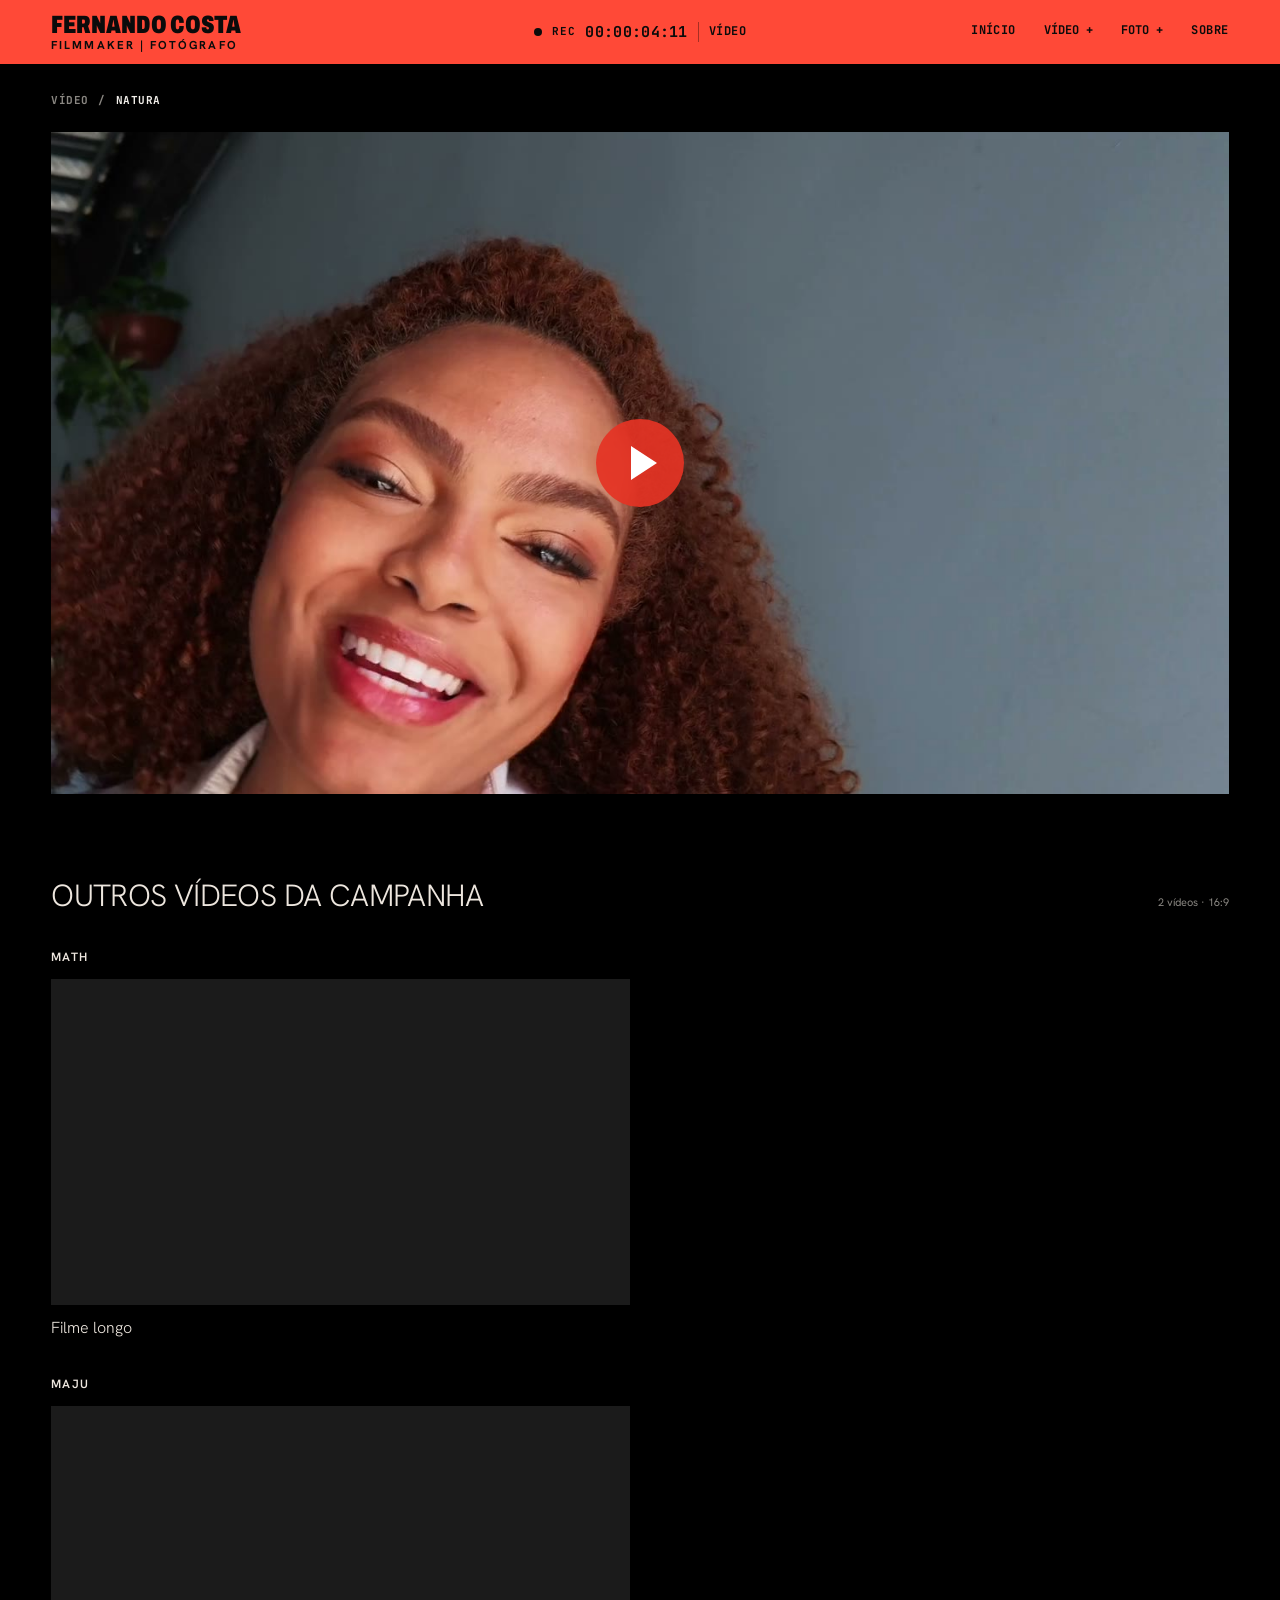
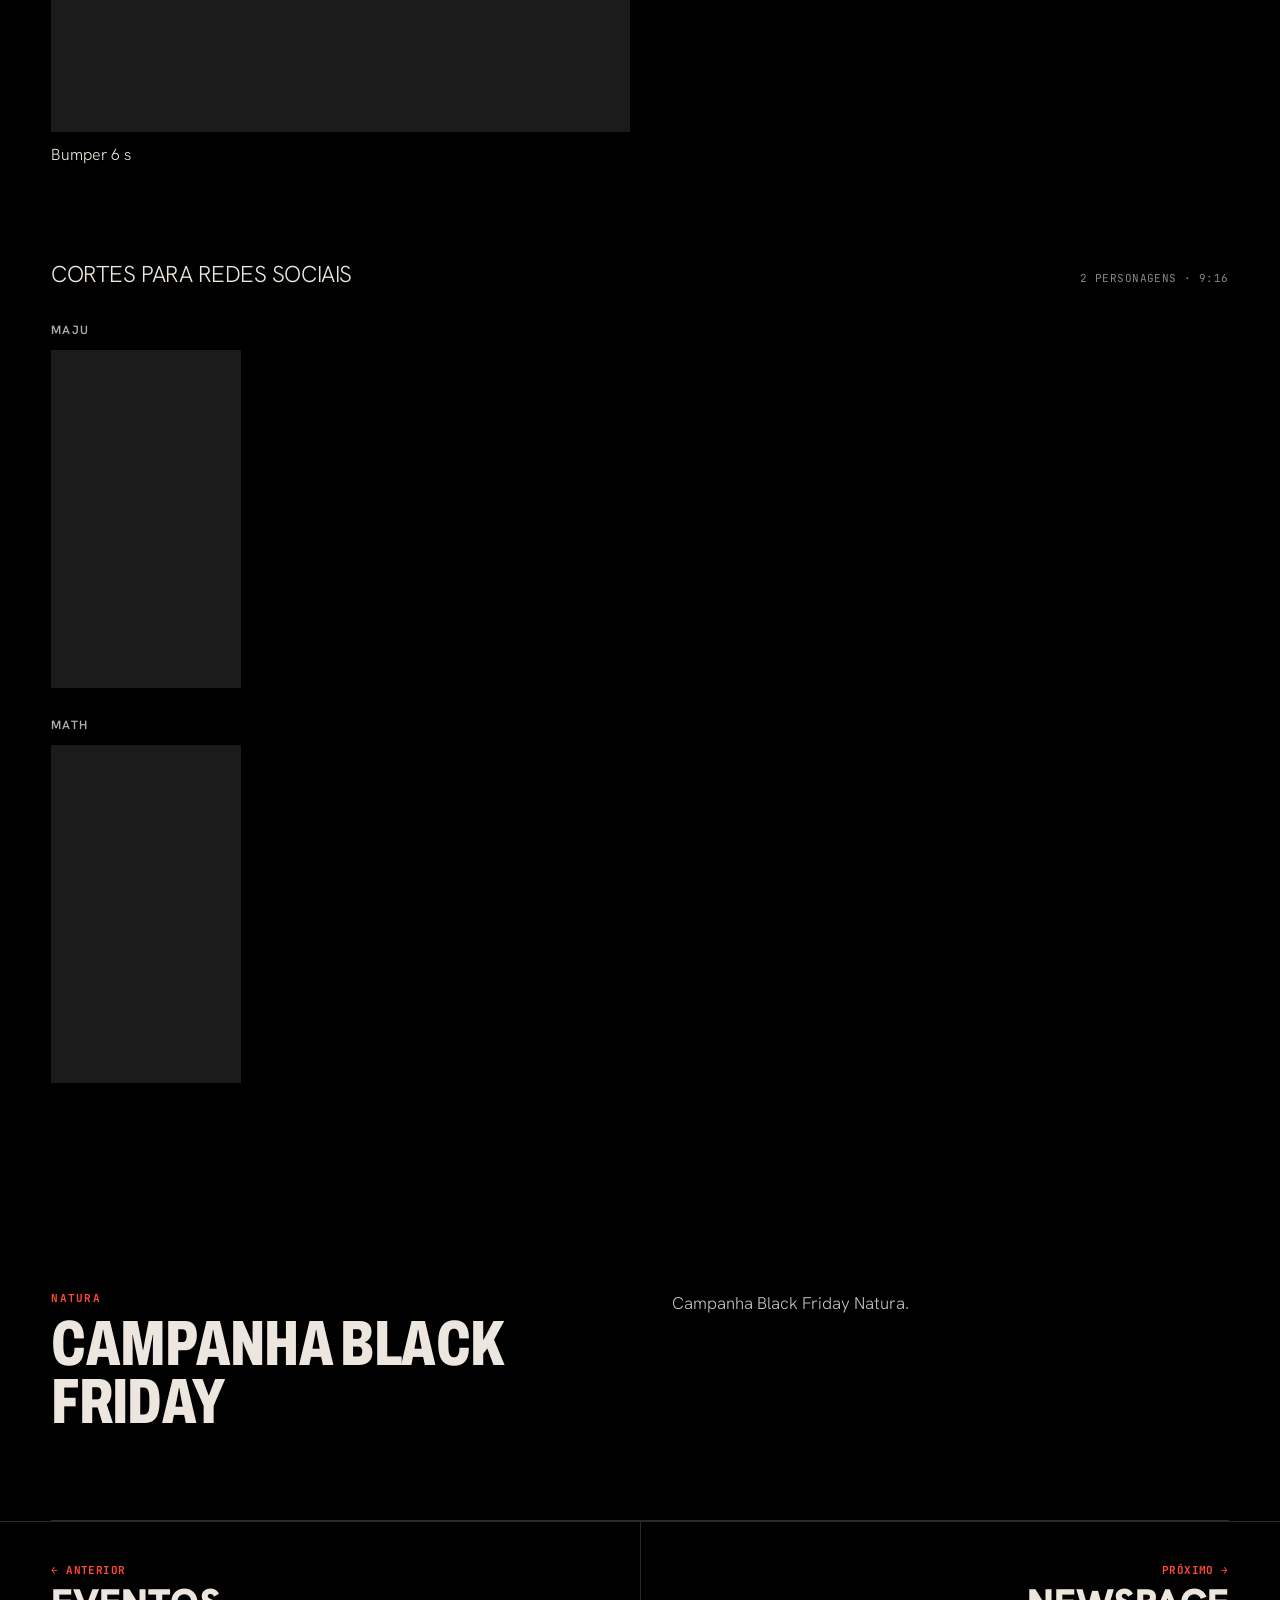
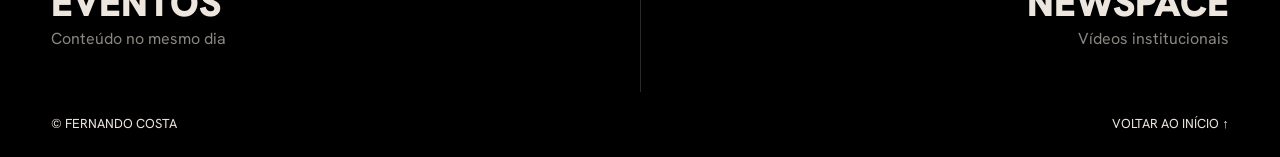
==== commit ed2b4885: "Endereco do GitHub Pages nas informacoes para o Google" ====
--- a/projeto.html
+++ b/projeto.html
@@ -11,7 +11,7 @@
   <meta property="og:site_name" content="Fernando Costa">
   <meta property="og:title" content="Fernando Costa — Filmmaker e fotógrafo">
   <meta property="og:description" content="Projeto de Fernando Costa, filmmaker e fotógrafo.">
-  <meta property="og:image" content="assets/meta/compartilhar.jpg">
+  <meta property="og:image" content="https://fernandexx.github.io/fernandocosta/assets/meta/compartilhar.jpg">
   <meta name="twitter:card" content="summary_large_image">
   <!-- ícone da aba -->
   <link rel="icon" type="image/png" sizes="48x48" href="assets/meta/icone-48.png">
